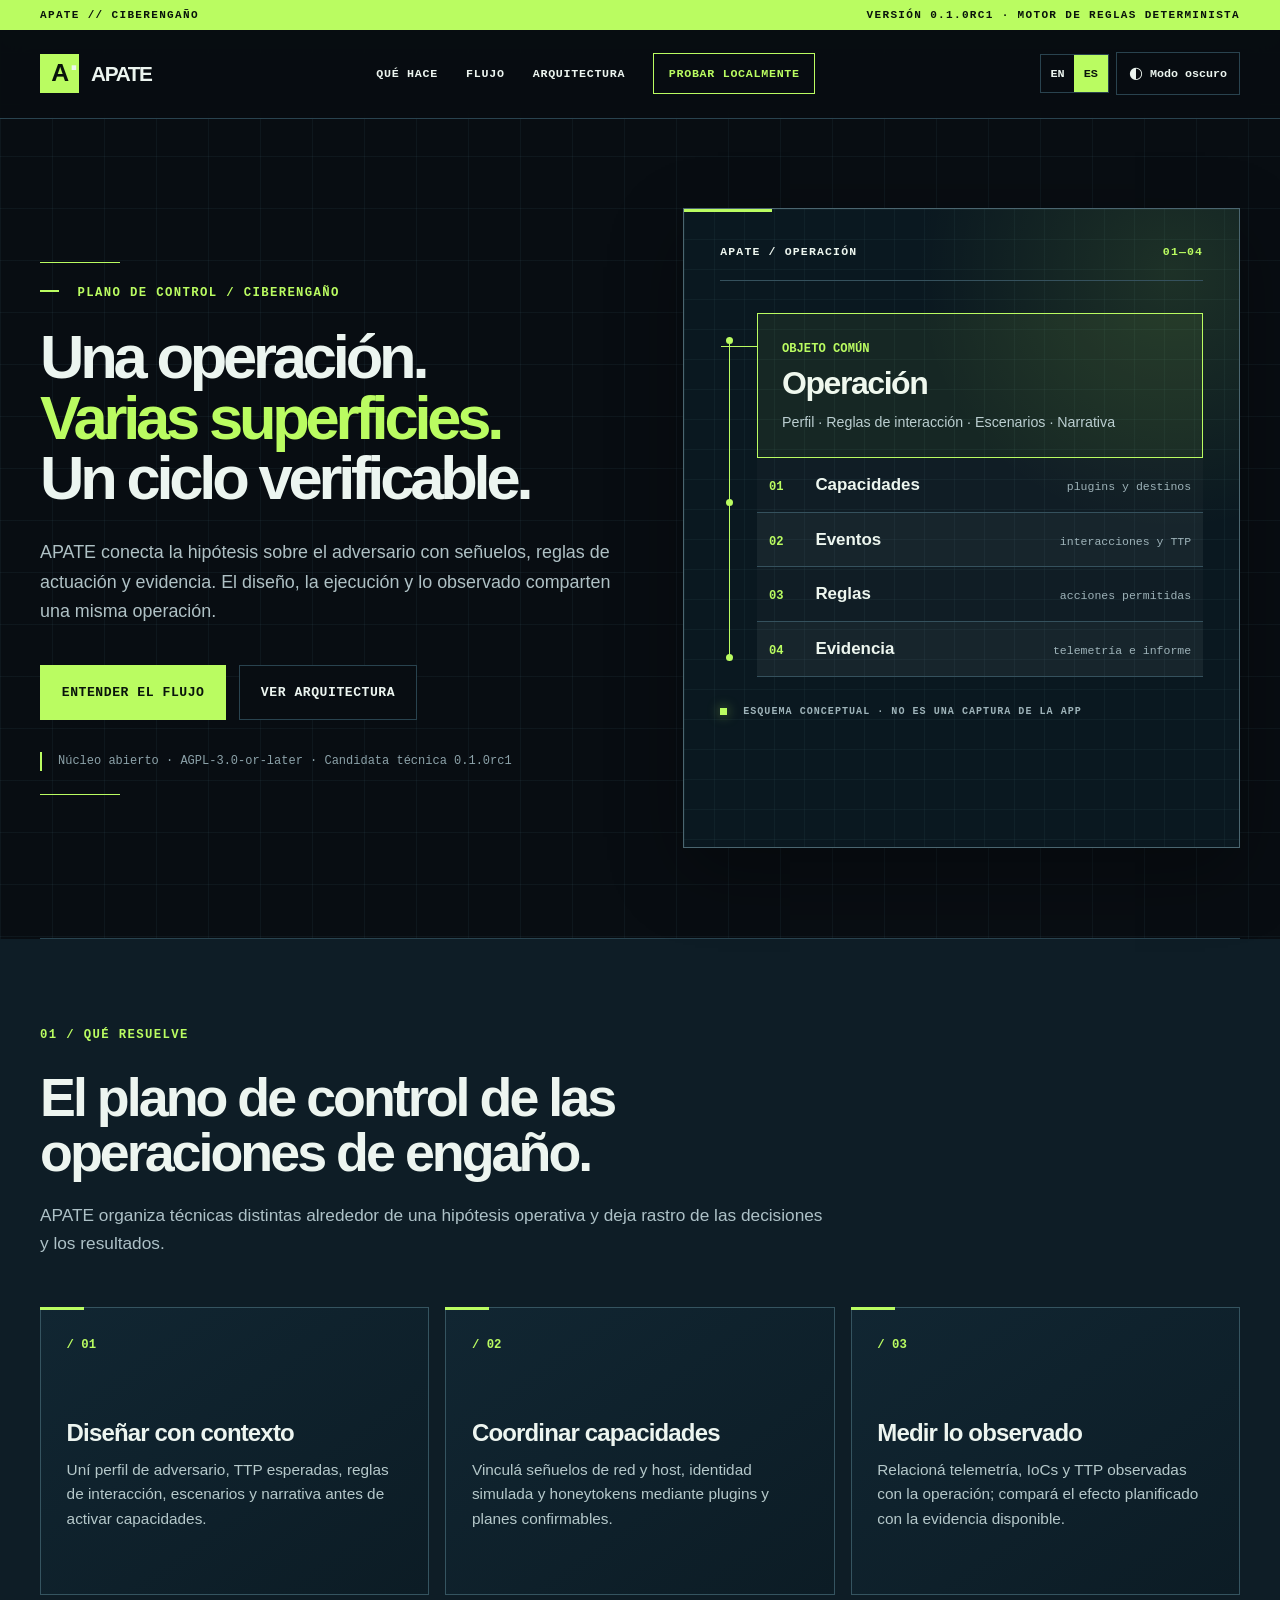
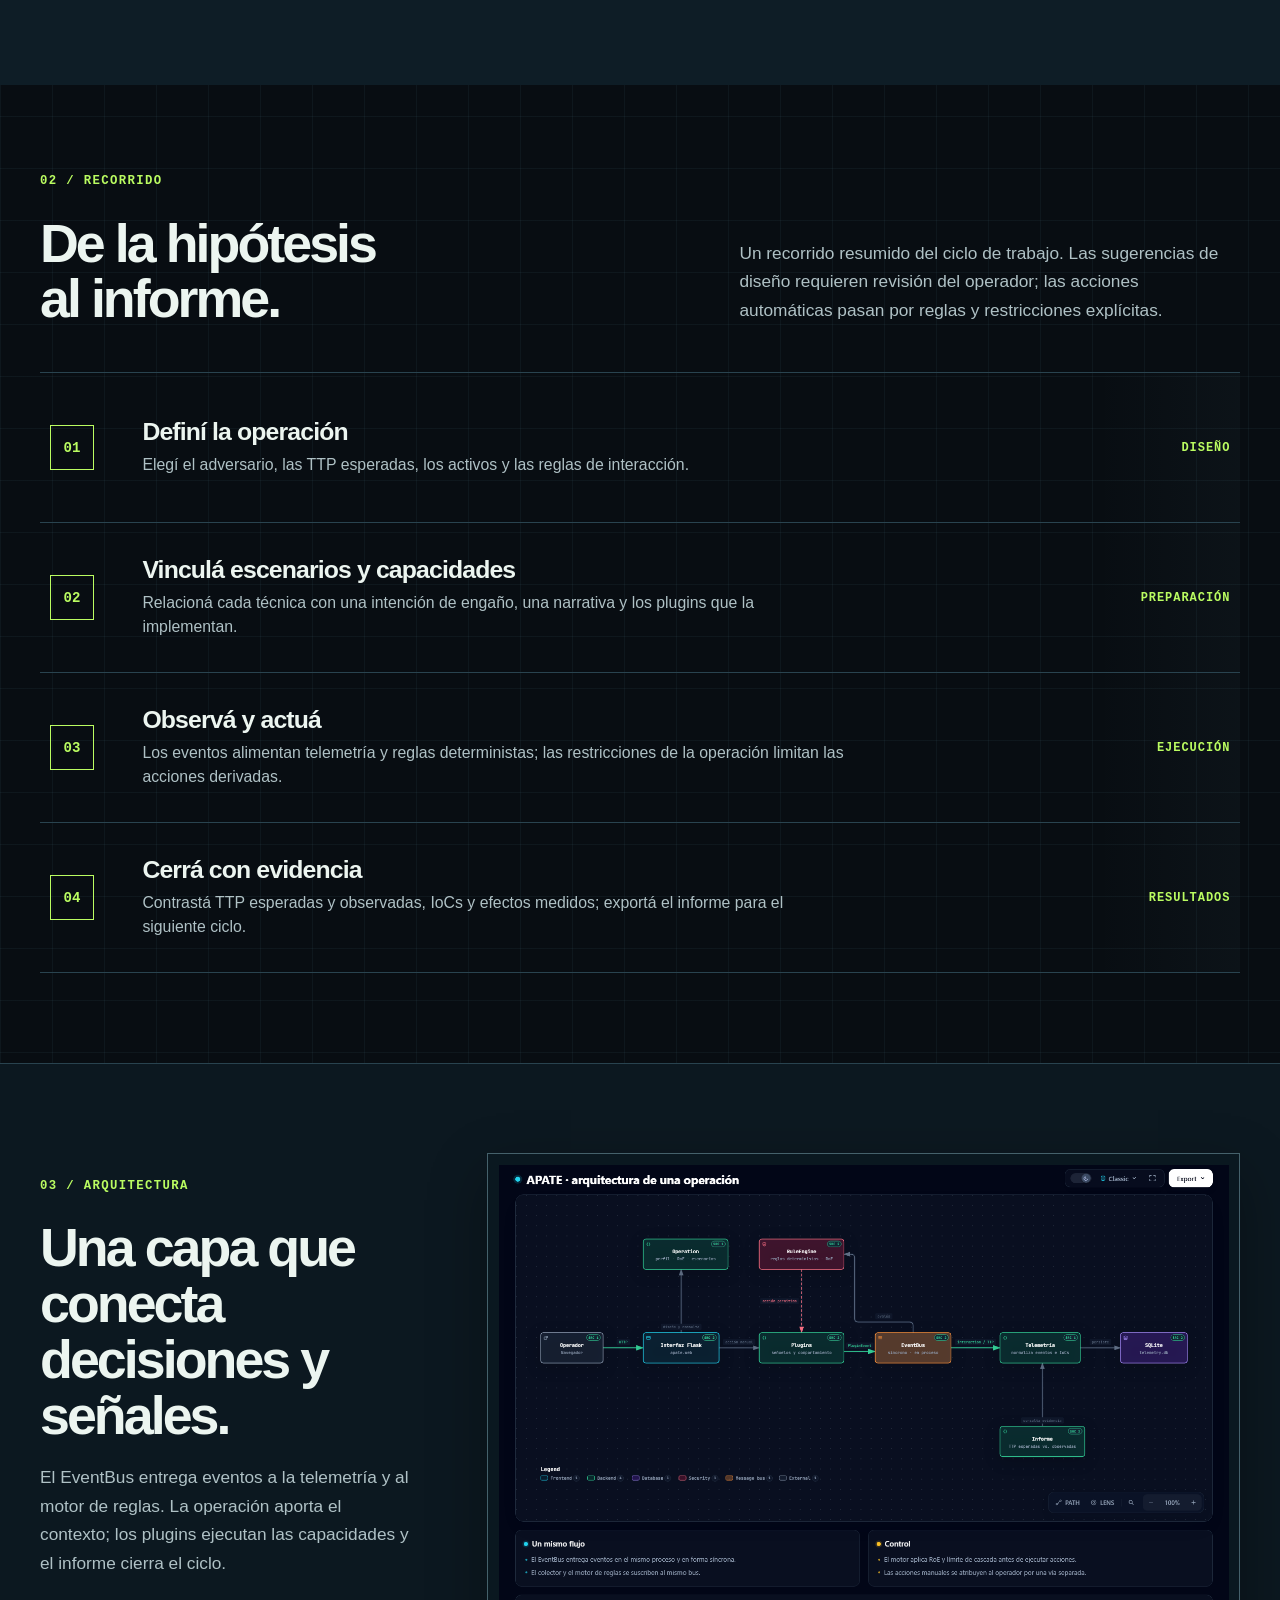
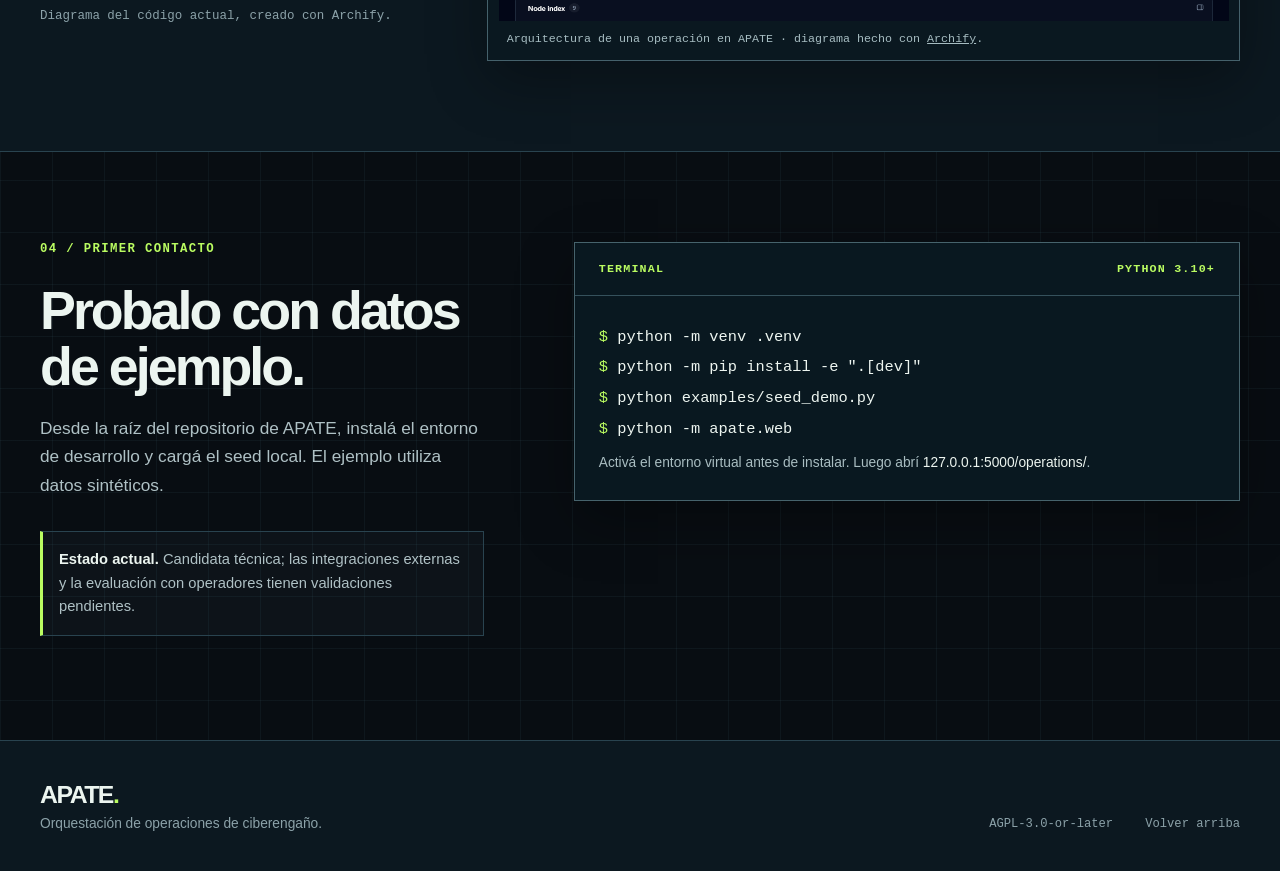
==== es/index.html @ 5206edf8 "Publish bilingual APATE showcase" ====
<!doctype html>
<html lang="es">
<head>
  <meta charset="utf-8">
  <meta name="viewport" content="width=device-width, initial-scale=1">
  <meta name="theme-color" content="#080d12">
  <meta name="description" content="APATE coordina operaciones de ciberengaño: diseño, capacidades, reglas deterministas, telemetría y resultados en un mismo ciclo.">
  <title>APATE — operaciones de ciberengaño</title>
  <link rel="icon" href="../assets/favicon.svg" type="image/svg+xml">
  <script src="../site.js"></script>
  <link rel="stylesheet" href="../styles.css">
</head>
<body>
  <a class="skip-link" href="#contenido">Saltar al contenido</a>
  <div class="system-bar"><div class="shell system-bar-inner"><span>APATE // CIBERENGAÑO</span><span>VERSIÓN 0.1.0RC1 · MOTOR DE REGLAS DETERMINISTA</span></div></div>
  <header class="site-header">
    <div class="shell header-inner">
      <a class="wordmark" href="#inicio" aria-label="APATE, volver al inicio"><span class="wordmark-mark" aria-hidden="true">A<span class="mark-dot">.</span></span><span>APATE</span></a>
      <nav class="nav" aria-label="Principal">
        <a href="#que-hace">Qué hace</a>
        <a href="#flujo">Flujo</a>
        <a href="#arquitectura">Arquitectura</a>
        <a class="nav-cta" href="#probar">Probar localmente</a>
      </nav>
      <div class="header-controls">
        <div class="language-toggle" role="group" aria-label="Idioma del sitio">
          <a href="../index.html?lang=en" lang="en" hreflang="en" data-language-choice="en">EN</a>
          <a href="index.html?lang=es" lang="es" hreflang="es" aria-current="page" data-language-choice="es">ES</a>
        </div>
        <button class="theme-toggle" type="button" data-theme-toggle aria-label="Modo oscuro" aria-pressed="false"><span class="theme-symbol" aria-hidden="true">◐</span><span>Modo oscuro</span></button>
      </div>
    </div>
  </header>

  <main id="contenido">
    <section class="hero shell" id="inicio" aria-labelledby="hero-title">
      <div class="hero-copy">
        <p class="eyebrow"><span class="eyebrow-line"></span> PLANO DE CONTROL / CIBERENGAÑO</p>
        <h1 id="hero-title">Una operación.<br><em>Varias superficies.</em><br>Un ciclo verificable.</h1>
        <p class="hero-lede">APATE conecta la hipótesis sobre el adversario con señuelos, reglas de actuación y evidencia. El diseño, la ejecución y lo observado comparten una misma operación.</p>
        <div class="hero-actions">
          <a class="button button-primary" href="#flujo">Entender el flujo</a>
          <a class="button button-secondary" href="#arquitectura">Ver arquitectura</a>
        </div>
        <p class="hero-note">Núcleo abierto · AGPL-3.0-or-later · Candidata técnica 0.1.0rc1</p>
      </div>

      <div class="hero-visual" role="img" aria-label="Esquema conceptual de una operación: perfil, reglas, capacidades y evidencia">
        <div class="visual-top"><span>APATE / OPERACIÓN</span><span class="visual-id">01—04</span></div>
        <div class="visual-grid">
          <div class="visual-main">
            <span class="visual-label">OBJETO COMÚN</span>
            <strong>Operación</strong>
            <p>Perfil · Reglas de interacción · Escenarios · Narrativa</p>
          </div>
          <div class="visual-rail" aria-hidden="true"><span></span><span></span><span></span></div>
          <div class="visual-step"><span class="visual-index">01</span><span>Capacidades</span><small>plugins y destinos</small></div>
          <div class="visual-step"><span class="visual-index">02</span><span>Eventos</span><small>interacciones y TTP</small></div>
          <div class="visual-step"><span class="visual-index">03</span><span>Reglas</span><small>acciones permitidas</small></div>
          <div class="visual-step"><span class="visual-index">04</span><span>Evidencia</span><small>telemetría e informe</small></div>
        </div>
        <div class="visual-bottom"><span class="visual-pulse" aria-hidden="true"></span><span>ESQUEMA CONCEPTUAL · NO ES UNA CAPTURA DE LA APP</span></div>
      </div>
    </section>

    <section class="section section-dark" id="que-hace" aria-labelledby="que-hace-title">
      <div class="shell">
        <div class="section-heading"><p class="eyebrow">01 / QUÉ RESUELVE</p><h2 id="que-hace-title">El plano de control de las operaciones de engaño.</h2><p>APATE organiza técnicas distintas alrededor de una hipótesis operativa y deja rastro de las decisiones y los resultados.</p></div>
        <div class="feature-grid">
          <article class="feature"><span class="feature-number">/ 01</span><h3>Diseñar con contexto</h3><p>Uní perfil de adversario, TTP esperadas, reglas de interacción, escenarios y narrativa antes de activar capacidades.</p></article>
          <article class="feature"><span class="feature-number">/ 02</span><h3>Coordinar capacidades</h3><p>Vinculá señuelos de red y host, identidad simulada y honeytokens mediante plugins y planes confirmables.</p></article>
          <article class="feature"><span class="feature-number">/ 03</span><h3>Medir lo observado</h3><p>Relacioná telemetría, IoCs y TTP observadas con la operación; compará el efecto planificado con la evidencia disponible.</p></article>
        </div>
      </div>
    </section>

    <section class="section section-flow shell" id="flujo" aria-labelledby="flujo-title">
      <div class="section-heading section-heading-split"><div><p class="eyebrow">02 / RECORRIDO</p><h2 id="flujo-title">De la hipótesis<br>al informe.</h2></div><p>Un recorrido resumido del ciclo de trabajo. Las sugerencias de diseño requieren revisión del operador; las acciones automáticas pasan por reglas y restricciones explícitas.</p></div>
      <ol class="flow-list">
        <li><span class="flow-num">01</span><div><h3>Definí la operación</h3><p>Elegí el adversario, las TTP esperadas, los activos y las reglas de interacción.</p></div><span class="flow-keyword">DISEÑO</span></li>
        <li><span class="flow-num">02</span><div><h3>Vinculá escenarios y capacidades</h3><p>Relacioná cada técnica con una intención de engaño, una narrativa y los plugins que la implementan.</p></div><span class="flow-keyword">PREPARACIÓN</span></li>
        <li><span class="flow-num">03</span><div><h3>Observá y actuá</h3><p>Los eventos alimentan telemetría y reglas deterministas; las restricciones de la operación limitan las acciones derivadas.</p></div><span class="flow-keyword">EJECUCIÓN</span></li>
        <li><span class="flow-num">04</span><div><h3>Cerrá con evidencia</h3><p>Contrastá TTP esperadas y observadas, IoCs y efectos medidos; exportá el informe para el siguiente ciclo.</p></div><span class="flow-keyword">RESULTADOS</span></li>
      </ol>
    </section>

    <section class="section section-architecture" id="arquitectura" aria-labelledby="arquitectura-title">
      <div class="shell architecture-layout">
        <div class="architecture-copy"><p class="eyebrow">03 / ARQUITECTURA</p><h2 id="arquitectura-title">Una capa que conecta decisiones y señales.</h2><p>El EventBus entrega eventos a la telemetría y al motor de reglas. La operación aporta el contexto; los plugins ejecutan las capacidades y el informe cierra el ciclo.</p><p class="architecture-caption">Diagrama del código actual, creado con Archify.</p></div>
        <figure class="architecture-figure"><img src="../assets/apate-architecture.png" alt="Arquitectura de APATE: operador e interfaz, operación, plugins, EventBus, motor de reglas, telemetría SQLite e informe" width="1440" height="900" loading="lazy"><figcaption>Arquitectura de una operación en APATE · diagrama hecho con <a href="https://github.com/tt-a1i/archify">Archify</a>.</figcaption></figure>
      </div>
    </section>

    <section class="section section-try shell" id="probar" aria-labelledby="probar-title">
      <div class="try-copy"><p class="eyebrow">04 / PRIMER CONTACTO</p><h2 id="probar-title">Probalo con datos de ejemplo.</h2><p>Desde la raíz del repositorio de APATE, instalá el entorno de desarrollo y cargá el seed local. El ejemplo utiliza datos sintéticos.</p><p class="status-note"><strong>Estado actual.</strong> Candidata técnica; las integraciones externas y la evaluación con operadores tienen validaciones pendientes.</p></div>
      <div class="terminal" aria-label="Comandos para probar APATE localmente"><div class="terminal-top"><span>TERMINAL</span><span>PYTHON 3.10+</span></div><pre><code><span class="prompt">$</span> python -m venv .venv
<span class="prompt">$</span> python -m pip install -e ".[dev]"
<span class="prompt">$</span> python examples/seed_demo.py
<span class="prompt">$</span> python -m apate.web</code></pre><p>Activá el entorno virtual antes de instalar. Luego abrí <code>127.0.0.1:5000/operations/</code>.</p></div>
    </section>
  </main>

  <footer class="site-footer"><div class="shell footer-inner"><div><strong>APATE<span class="footer-period">.</span></strong><p>Orquestación de operaciones de ciberengaño.</p></div><div class="footer-meta"><span>AGPL-3.0-or-later</span><a href="#inicio">Volver arriba</a></div></div></footer>
</body>
</html>
---- styles.css ----
:root {
  color-scheme: dark;
  --paper: #080d12;
  --paper-deep: #0c1820;
  --ink: #ecf5f0;
  --body-text: #afc1c5;
  --muted: #8ca2a9;
  --line: #29434f;
  --grid: rgba(103, 158, 170, .07);
  --signal: #bafc61;
  --signal-ink: #09140b;
  --panel-signal: #bafc61;
  --header-bg: rgba(8, 13, 18, .94);
  --section-bg: #0e1d26;
  --night: #0a1820;
  --night-soft: #112632;
  --night-line: #35515d;
  --shadow: rgba(0, 0, 0, .32);
  font-family: Arial, Helvetica, sans-serif;
  font-synthesis: none;
}

html[data-theme="light"] {
  color-scheme: light;
  --paper: #edf4f4;
  --paper-deep: #dfe9e9;
  --ink: #10232b;
  --body-text: #3b555d;
  --muted: #5c747a;
  --line: #adc3c7;
  --grid: rgba(26, 69, 79, .07);
  --signal: #427000;
  --signal-ink: #ffffff;
  --header-bg: rgba(237, 244, 244, .95);
  --shadow: rgba(22, 53, 65, .14);
}

* { box-sizing: border-box; }
html { scroll-behavior: smooth; }
body {
  margin: 0;
  color: var(--ink);
  background-color: var(--paper);
  background-image:
    linear-gradient(var(--grid) 1px, transparent 1px),
    linear-gradient(90deg, var(--grid) 1px, transparent 1px);
  background-size: 52px 52px;
}
img { display: block; max-width: 100%; }
a { color: inherit; }
a:focus-visible, button:focus-visible { outline: 3px solid var(--signal); outline-offset: 4px; }
section { scroll-margin-top: 8rem; }
.shell { width: min(1360px, calc(100% - 5rem)); margin-inline: auto; }
.skip-link { position: absolute; top: -100px; left: 1rem; z-index: 30; padding: .8rem 1rem; color: var(--signal-ink); background: var(--signal); }
.skip-link:focus { top: 1rem; }

.system-bar { color: var(--signal-ink); background: var(--signal); }
.system-bar-inner {
  display: flex;
  justify-content: space-between;
  gap: 1rem;
  padding-block: .55rem;
  font: 700 .69rem "Courier New", monospace;
  letter-spacing: .12em;
}
.site-header { position: sticky; top: 0; z-index: 20; border-bottom: 1px solid var(--line); background: var(--header-bg); backdrop-filter: blur(14px); }
.header-inner { display: flex; align-items: center; justify-content: space-between; gap: clamp(1rem, 2vw, 2.5rem); min-height: 88px; }
.wordmark { display: inline-flex; align-items: center; gap: .75rem; text-decoration: none; font-size: 1.3rem; font-weight: 900; letter-spacing: -.065em; }
.wordmark-mark { display: grid; place-items: center; position: relative; width: 39px; height: 39px; color: var(--signal-ink); background: var(--signal); font-size: 1.55rem; line-height: 1; }
.mark-dot { position: absolute; top: -11px; right: 2px; color: var(--ink); font-size: 2rem; }
.nav { display: flex; align-items: center; gap: clamp(1rem, 2.2vw, 2.2rem); }
.nav a { font: 700 .73rem "Courier New", monospace; letter-spacing: .06em; text-decoration: none; text-transform: uppercase; }
.nav a:not(.nav-cta):hover, .footer-meta a:hover { color: var(--signal); }
.nav-cta { padding: .8rem .9rem; border: 1px solid var(--signal); color: var(--signal); transition: background .2s, color .2s; }
.nav-cta:hover { color: var(--signal-ink); background: var(--signal); }
.header-controls { display: flex; align-items: center; gap: .45rem; white-space: nowrap; }
.language-toggle { display: inline-flex; border: 1px solid var(--line); }
.language-toggle a { padding: .72rem .6rem; font: 700 .74rem "Courier New", monospace; text-decoration: none; }
.language-toggle a:hover { color: var(--signal); }
.language-toggle a[aria-current="page"] { color: var(--signal-ink); background: var(--signal); }
.language-toggle a[aria-current="page"]:hover { color: var(--signal-ink); }
.theme-toggle { display: inline-flex; align-items: center; gap: .45rem; min-height: 2.7rem; padding: .5rem .75rem; border: 1px solid var(--line); color: var(--ink); background: transparent; font: 700 .73rem "Courier New", monospace; cursor: pointer; }
.theme-toggle:hover, .theme-toggle[aria-pressed="true"] { border-color: var(--signal); color: var(--signal); background: rgba(129, 195, 111, .06); }
.theme-symbol { font-size: 1rem; line-height: 1; }

.hero { display: grid; grid-template-columns: minmax(0, 1.02fr) minmax(0, .98fr); align-items: center; gap: clamp(2.5rem, 5vw, 6rem); min-height: 790px; padding-block: clamp(5rem, 7vw, 8rem); border-bottom: 1px solid var(--line); }
.hero-copy { position: relative; padding-block: 1.5rem; }
.hero-copy::before, .hero-copy::after { content: ""; position: absolute; left: 0; width: 5rem; height: 1px; background: var(--signal); }
.hero-copy::before { top: 0; }
.hero-copy::after { bottom: 0; }
.eyebrow { margin: 0 0 1.7rem; color: var(--signal); font: 700 .77rem "Courier New", monospace; letter-spacing: .11em; text-transform: uppercase; }
.eyebrow-line { display: inline-block; width: 1.2rem; height: 2px; margin: 0 .6rem .22rem 0; background: currentColor; }
h1, h2, h3, p { overflow-wrap: break-word; }
h1, h2, h3 { margin-top: 0; }
h1 { margin-bottom: 1.8rem; font-size: clamp(3.25rem, 4.8vw, 5.7rem); line-height: .99; letter-spacing: -.068em; font-weight: 900; }
h1 em { color: var(--signal); font-style: normal; }
.hero-lede { max-width: 37rem; margin-bottom: 0; color: var(--body-text); font-size: clamp(1.05rem, 1.4vw, 1.2rem); line-height: 1.65; }
.hero-actions { display: flex; flex-wrap: wrap; gap: .8rem; margin-top: 2.4rem; }
.button { display: inline-flex; align-items: center; justify-content: center; min-height: 3.4rem; padding: .8rem 1.3rem; border: 1px solid var(--line); font: 700 .82rem "Courier New", monospace; letter-spacing: .04em; text-decoration: none; text-transform: uppercase; transition: transform .2s, background .2s, color .2s; }
.button:hover { transform: translateY(-2px); }
.button-primary { border-color: var(--signal); color: var(--signal-ink); background: var(--signal); }
.button-primary:hover { box-shadow: 0 0 24px rgba(186, 252, 97, .22); }
.button-secondary { color: var(--ink); background: var(--paper); }
.button-secondary:hover { border-color: var(--signal); color: var(--signal); }
.hero-note { margin: 2rem 0 0; padding-left: 1rem; border-left: 2px solid var(--signal); color: var(--muted); font: .75rem/1.6 "Courier New", monospace; }

.hero-visual {
  position: relative;
  min-height: 640px;
  overflow: hidden;
  padding: clamp(1.3rem, 2.8vw, 2.4rem);
  border: 1px solid #4b6670;
  color: #edf6ef;
  background-color: var(--night);
  background-image:
    radial-gradient(circle at 88% 10%, rgba(186, 252, 97, .11), transparent 34%),
    linear-gradient(rgba(127, 183, 197, .055) 1px, transparent 1px),
    linear-gradient(90deg, rgba(127, 183, 197, .055) 1px, transparent 1px);
  background-size: auto, 30px 30px, 30px 30px;
  box-shadow: 0 24px 70px var(--shadow);
}
.hero-visual::before { content: ""; position: absolute; top: 0; left: 0; width: 88px; height: 3px; background: var(--panel-signal); }
.visual-top, .visual-bottom { display: flex; align-items: center; justify-content: space-between; gap: 1rem; font: 700 .72rem "Courier New", monospace; letter-spacing: .1em; }
.visual-top { padding-bottom: 1.35rem; border-bottom: 1px solid var(--night-line); }
.visual-id { color: var(--panel-signal); }
.visual-grid { position: relative; margin-top: 2rem; padding-left: 2.3rem; }
.visual-main { position: relative; padding: 1.5rem; border: 1px solid var(--panel-signal); color: #eff8ee; background: rgba(186, 252, 97, .065); }
.visual-main::before { content: ""; position: absolute; top: 2rem; left: -2.3rem; width: 2.3rem; height: 1px; background: var(--panel-signal); }
.visual-label, .visual-index { color: var(--panel-signal); font: 700 .76rem "Courier New", monospace; }
.visual-main strong { display: block; margin: .6rem 0; font-size: clamp(1.7rem, 2.5vw, 2.4rem); letter-spacing: -.045em; }
.visual-main p { margin: 0; color: #bbced0; font-size: .89rem; line-height: 1.5; }
.visual-rail { position: absolute; left: .55rem; top: 1.5rem; bottom: 1rem; width: 1px; background: var(--panel-signal); }
.visual-rail span { position: absolute; left: -3px; width: 7px; height: 7px; border-radius: 50%; background: var(--panel-signal); }
.visual-rail span:nth-child(1) { top: 0; }
.visual-rail span:nth-child(2) { top: 50%; }
.visual-rail span:nth-child(3) { bottom: 0; }
.visual-step { display: grid; grid-template-columns: 2.4rem minmax(0, 1fr) auto; align-items: baseline; gap: .5rem; padding: 1.05rem .75rem; border-bottom: 1px solid var(--night-line); background: rgba(255, 255, 255, .025); font-size: 1.06rem; font-weight: 800; }
.visual-step:nth-child(2n) { background: rgba(255, 255, 255, .055); }
.visual-step small { color: #9eb3b9; font: .72rem "Courier New", monospace; text-align: right; }
.visual-bottom { justify-content: flex-start; margin-top: 1.7rem; color: #9eb3b9; font-size: .63rem; line-height: 1.5; }
.visual-pulse { flex: 0 0 auto; width: 7px; height: 7px; background: var(--panel-signal); box-shadow: 0 0 12px rgba(186, 252, 97, .55); }

.section { padding-block: clamp(5rem, 7vw, 8rem); }
.section-dark { color: #edf5f0; background: var(--section-bg); }
.section-heading { max-width: 49rem; }
.section-heading h2, .architecture-copy h2, .try-copy h2 { margin-bottom: 1.2rem; font-size: clamp(2.6rem, 4.2vw, 4.7rem); line-height: 1.04; letter-spacing: -.055em; }
.section-heading > p:last-child, .architecture-copy > p:not(.eyebrow):not(.architecture-caption), .try-copy > p:not(.eyebrow):not(.status-note) { font-size: 1.08rem; line-height: 1.65; }
.section-dark .section-heading > p:last-child { color: #adc1c7; }
.section-dark .eyebrow { color: var(--panel-signal); }
.feature-grid { display: grid; grid-template-columns: repeat(3, 1fr); gap: 1rem; margin-top: 3.1rem; }
.feature { position: relative; min-height: 288px; padding: 1.6rem; border: 1px solid #355460; background: linear-gradient(145deg, #112632, #0c1c25); }
.feature::before { content: ""; position: absolute; top: -1px; left: -1px; width: 44px; height: 3px; background: var(--panel-signal); }
.feature-number { color: var(--panel-signal); font: 700 .77rem "Courier New", monospace; }
.feature h3 { margin: 4.2rem 0 .75rem; font-size: 1.5rem; line-height: 1.13; letter-spacing: -.035em; }
.feature p { margin: 0; color: #b5c8ca; font-size: .96rem; line-height: 1.58; }

.section-heading-split { display: grid; grid-template-columns: 1fr .75fr; gap: 2rem; align-items: end; max-width: none; margin-bottom: 2.8rem; }
.section-heading-split h2 { margin-bottom: 0; }
.section-heading-split > p { max-width: 31rem; margin-bottom: .2rem; color: var(--body-text); }
.flow-list { padding: 0; margin: 0; list-style: none; border-top: 1px solid var(--line); }
.flow-list li { display: grid; grid-template-columns: 4.5rem minmax(0, 1fr) 10rem; gap: 1.3rem; align-items: center; min-height: 150px; padding-inline: .6rem; border-bottom: 1px solid var(--line); background: linear-gradient(90deg, transparent 88%, rgba(127, 183, 197, .035)); }
.flow-list li:hover { background: rgba(127, 183, 197, .06); }
.flow-num { display: grid; place-items: center; width: 2.8rem; height: 2.8rem; border: 1px solid var(--signal); color: var(--signal); font: 700 .88rem "Courier New", monospace; }
.flow-list h3 { margin-bottom: .45rem; font-size: 1.55rem; letter-spacing: -.035em; }
.flow-list p { max-width: 44rem; margin: 0; color: var(--body-text); font-size: .99rem; line-height: 1.55; }
.flow-keyword { color: var(--signal); font: 700 .75rem "Courier New", monospace; letter-spacing: .08em; text-align: right; }

.section-architecture { background: var(--paper-deep); border-top: 1px solid var(--line); border-bottom: 1px solid var(--line); }
.architecture-layout { display: grid; grid-template-columns: minmax(0, .66fr) minmax(0, 1.34fr); gap: clamp(2rem, 6vw, 7rem); align-items: center; }
.architecture-copy > p:not(.eyebrow):not(.architecture-caption) { color: var(--body-text); }
.architecture-caption { margin-top: 2rem; color: var(--muted); font: .78rem "Courier New", monospace; }
.architecture-figure { margin: 0; padding: .65rem; border: 1px solid #45616b; background: var(--night); box-shadow: 0 20px 55px var(--shadow); }
.architecture-figure img { width: 100%; height: auto; }
.architecture-figure figcaption { padding: .7rem .5rem .25rem; color: #a7bdc2; font: .73rem "Courier New", monospace; }
.architecture-figure a:hover { color: var(--panel-signal); }

.section-try { display: grid; grid-template-columns: minmax(0, .8fr) minmax(0, 1.2fr); gap: clamp(2rem, 7vw, 7rem); align-items: start; }
.try-copy > p:not(.eyebrow):not(.status-note) { color: var(--body-text); }
.status-note { margin-top: 2rem; padding: 1rem; border: 1px solid var(--line); border-left: 3px solid var(--signal); color: var(--body-text); font-size: .92rem; line-height: 1.6; background: rgba(127, 183, 197, .04); }
.status-note strong { color: var(--ink); }
.terminal { color: #edf5f0; border: 1px solid #46636c; background: #091820; box-shadow: 0 20px 55px var(--shadow); }
.terminal-top { display: flex; justify-content: space-between; gap: 1rem; padding: 1.2rem 1.5rem; border-bottom: 1px solid #35515c; color: var(--panel-signal); font: 700 .73rem "Courier New", monospace; letter-spacing: .1em; }
.terminal pre { overflow-x: auto; padding: 1.6rem 1.5rem .5rem; margin: 0; font: .96rem/2 "Courier New", monospace; }
.terminal code { font-family: inherit; }
.terminal .prompt { color: var(--panel-signal); }
.terminal p { padding: 0 1.5rem 1.6rem; margin: 0; color: #a9bdc1; font-size: .86rem; line-height: 1.6; }
.terminal p code { color: #edf5f0; }

.site-footer { border-top: 1px solid var(--line); background: var(--paper-deep); }
.footer-inner { display: flex; justify-content: space-between; align-items: end; gap: 2rem; padding-block: 2.5rem; }
.footer-inner strong { font-size: 1.55rem; font-weight: 900; letter-spacing: -.06em; }
.footer-period { color: var(--signal); }
.footer-inner p { margin: .4rem 0 0; color: var(--muted); font-size: .86rem; }
.footer-meta { display: flex; gap: 2rem; color: var(--muted); font: .76rem "Courier New", monospace; }
.footer-meta a { text-decoration: none; }

@media (max-width: 1100px) {
  .shell { width: min(100% - 3rem, 900px); }
  .header-inner { flex-wrap: wrap; gap: 1rem 1.5rem; padding-block: 1rem; }
  .nav { order: 3; width: 100%; justify-content: flex-start; }
  .hero { grid-template-columns: 1fr; min-height: auto; }
  .hero-visual { min-height: auto; max-width: 700px; }
  .architecture-layout { grid-template-columns: 1fr; }
  .architecture-copy { max-width: 46rem; }
}

@media (max-width: 720px) {
  .shell { width: calc(100% - 2rem); }
  section { scroll-margin-top: 12rem; }
  .system-bar-inner { flex-wrap: wrap; font-size: .62rem; }
  .header-inner { align-items: flex-start; flex-direction: column; gap: .75rem; }
  .header-controls { width: 100%; justify-content: space-between; }
  .nav { width: 100%; overflow-x: auto; gap: 1.2rem; padding-bottom: .3rem; white-space: nowrap; }
  .nav a { font-size: .7rem; }
  .nav-cta { padding: .55rem .65rem; }
  .hero { padding-block: 4rem 5rem; }
  h1 { font-size: clamp(2.9rem, 10.5vw, 4.7rem); }
  .hero-visual { padding: 1.1rem; }
  .visual-step { grid-template-columns: 2rem 1fr; }
  .visual-step small { grid-column: 2; text-align: left; }
  .feature-grid, .section-heading-split, .section-try { grid-template-columns: 1fr; }
  .feature { min-height: 238px; }
  .feature h3 { margin-top: 2.5rem; }
  .flow-list li { grid-template-columns: 3rem 1fr; gap: .5rem 1rem; padding-block: 1.4rem; }
  .flow-keyword { grid-column: 2; text-align: left; }
  .footer-inner { align-items: flex-start; flex-direction: column; }
}

@media (prefers-reduced-motion: reduce) {
  html { scroll-behavior: auto; }
  .button, .nav-cta { transition: none; }
}
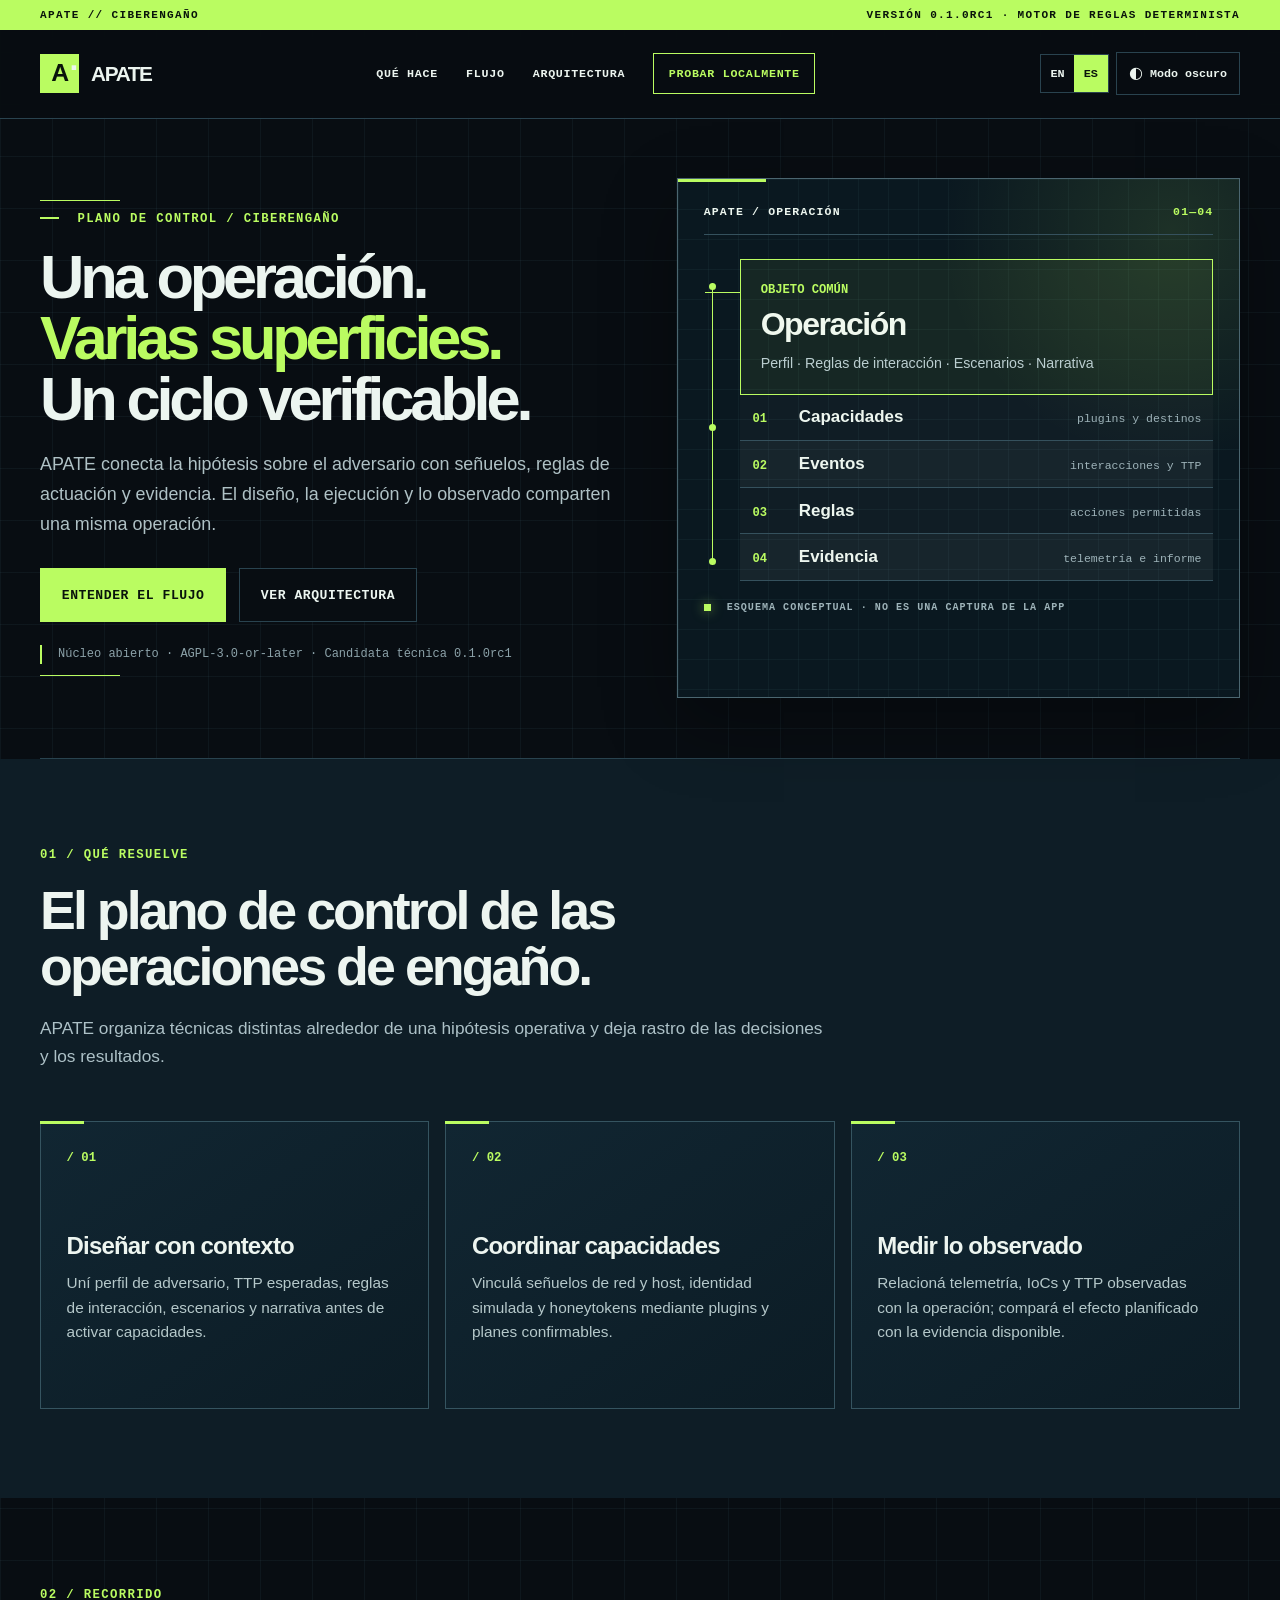
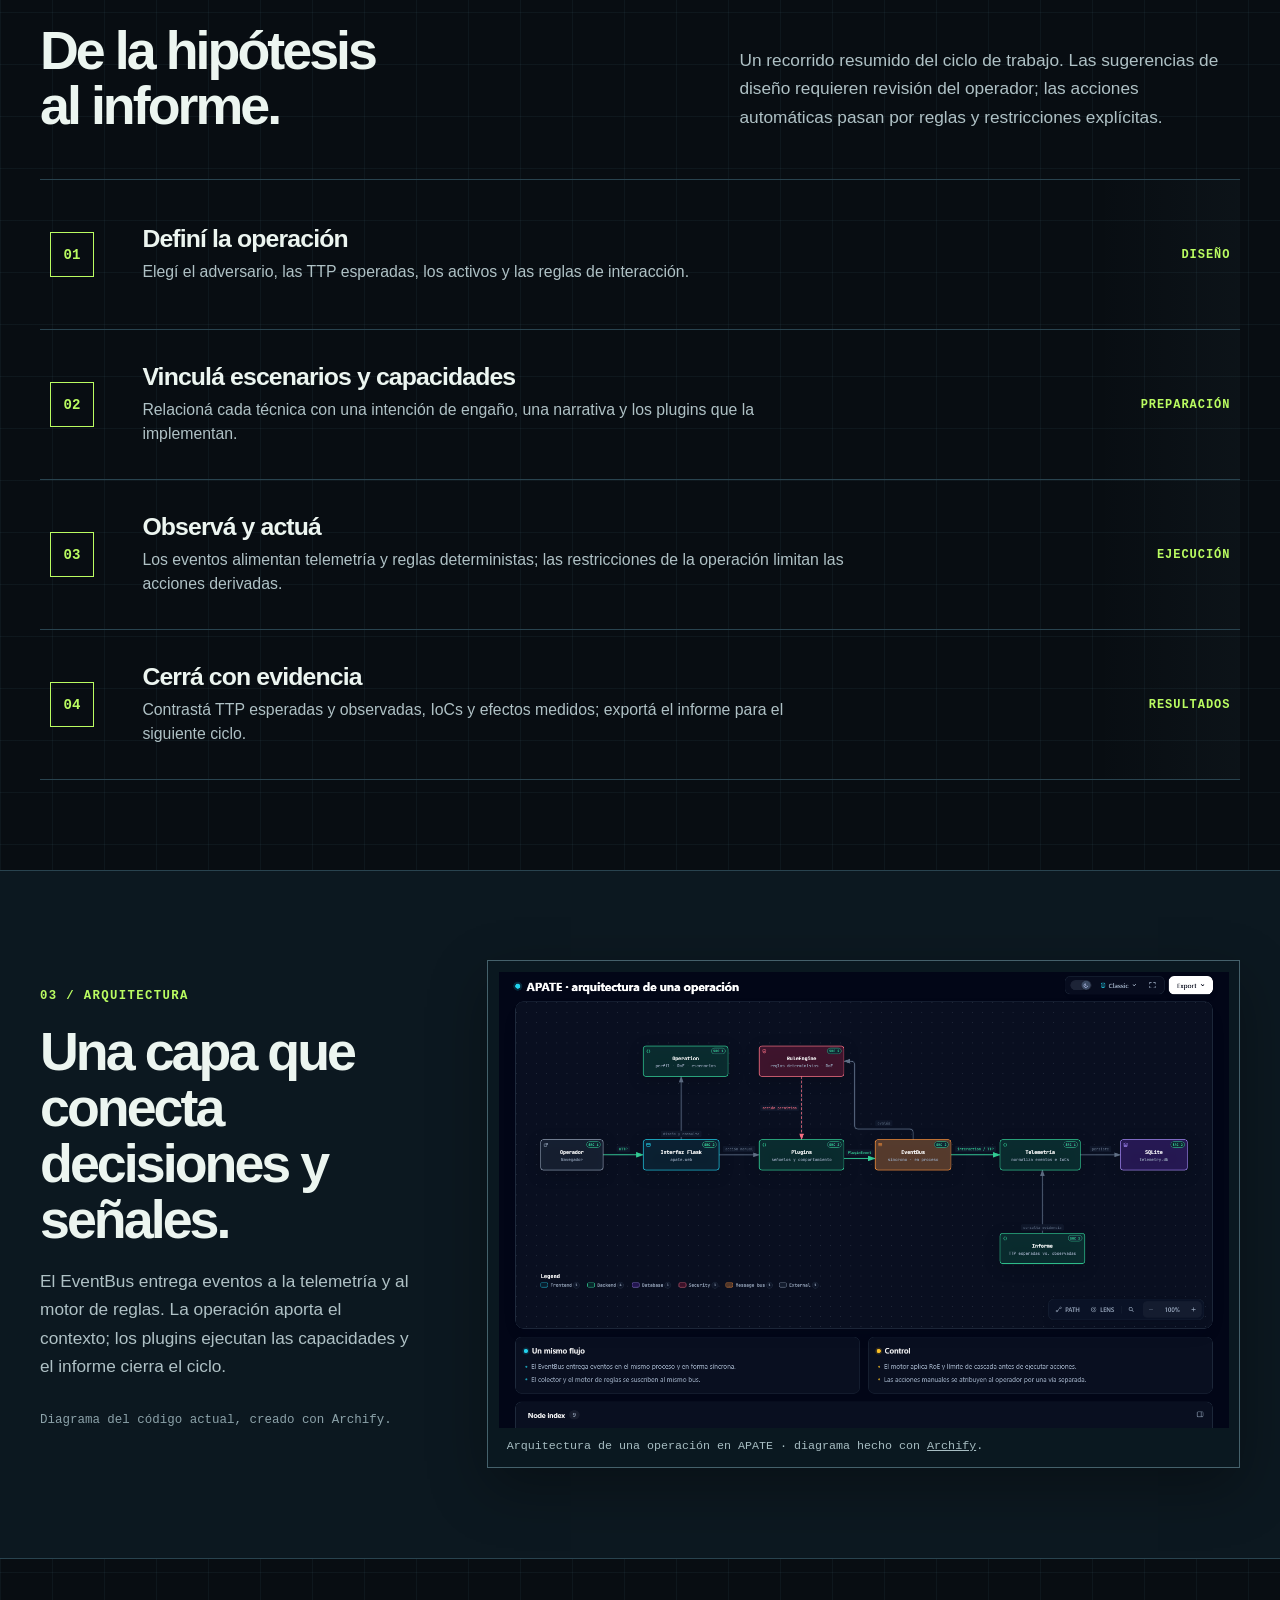
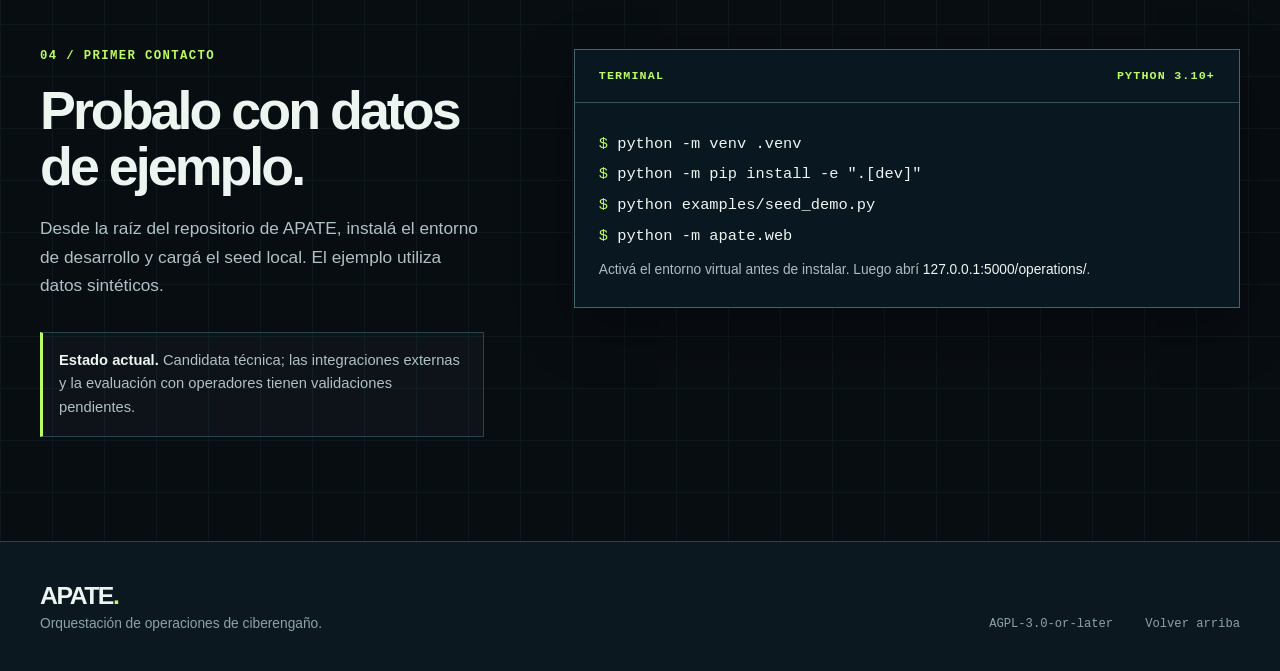
==== commit 1f6cb983: "style: refresh compact hero stylesheet" ====
--- a/es/index.html
+++ b/es/index.html
@@ -8,7 +8,7 @@
   <title>APATE — operaciones de ciberengaño</title>
   <link rel="icon" href="../assets/favicon.svg" type="image/svg+xml">
   <script src="../site.js"></script>
-  <link rel="stylesheet" href="../styles.css">
+  <link rel="stylesheet" href="../styles.css?v=hero-compact-1">
 </head>
 <body>
   <a class="skip-link" href="#contenido">Saltar al contenido</a>
--- a/styles.css
+++ b/styles.css
@@ -83,32 +83,32 @@
 .theme-toggle:hover, .theme-toggle[aria-pressed="true"] { border-color: var(--signal); color: var(--signal); background: rgba(129, 195, 111, .06); }
 .theme-symbol { font-size: 1rem; line-height: 1; }
 
-.hero { display: grid; grid-template-columns: minmax(0, 1.02fr) minmax(0, .98fr); align-items: center; gap: clamp(2.5rem, 5vw, 6rem); min-height: 790px; padding-block: clamp(5rem, 7vw, 8rem); border-bottom: 1px solid var(--line); }
-.hero-copy { position: relative; padding-block: 1.5rem; }
+.hero { display: grid; grid-template-columns: minmax(0, 1.02fr) minmax(0, .98fr); align-items: center; gap: clamp(2rem, 4vw, 4.5rem); min-height: 640px; padding-block: clamp(2.5rem, 3.5vw, 4rem); border-bottom: 1px solid var(--line); }
+.hero-copy { position: relative; padding-block: .75rem; }
 .hero-copy::before, .hero-copy::after { content: ""; position: absolute; left: 0; width: 5rem; height: 1px; background: var(--signal); }
 .hero-copy::before { top: 0; }
 .hero-copy::after { bottom: 0; }
-.eyebrow { margin: 0 0 1.7rem; color: var(--signal); font: 700 .77rem "Courier New", monospace; letter-spacing: .11em; text-transform: uppercase; }
+.eyebrow { margin: 0 0 1.3rem; color: var(--signal); font: 700 .77rem "Courier New", monospace; letter-spacing: .11em; text-transform: uppercase; }
 .eyebrow-line { display: inline-block; width: 1.2rem; height: 2px; margin: 0 .6rem .22rem 0; background: currentColor; }
 h1, h2, h3, p { overflow-wrap: break-word; }
 h1, h2, h3 { margin-top: 0; }
-h1 { margin-bottom: 1.8rem; font-size: clamp(3.25rem, 4.8vw, 5.7rem); line-height: .99; letter-spacing: -.068em; font-weight: 900; }
+h1 { margin-bottom: 1.3rem; font-size: clamp(3.25rem, 4.8vw, 5.7rem); line-height: .99; letter-spacing: -.068em; font-weight: 900; }
 h1 em { color: var(--signal); font-style: normal; }
 .hero-lede { max-width: 37rem; margin-bottom: 0; color: var(--body-text); font-size: clamp(1.05rem, 1.4vw, 1.2rem); line-height: 1.65; }
-.hero-actions { display: flex; flex-wrap: wrap; gap: .8rem; margin-top: 2.4rem; }
+.hero-actions { display: flex; flex-wrap: wrap; gap: .8rem; margin-top: 1.8rem; }
 .button { display: inline-flex; align-items: center; justify-content: center; min-height: 3.4rem; padding: .8rem 1.3rem; border: 1px solid var(--line); font: 700 .82rem "Courier New", monospace; letter-spacing: .04em; text-decoration: none; text-transform: uppercase; transition: transform .2s, background .2s, color .2s; }
 .button:hover { transform: translateY(-2px); }
 .button-primary { border-color: var(--signal); color: var(--signal-ink); background: var(--signal); }
 .button-primary:hover { box-shadow: 0 0 24px rgba(186, 252, 97, .22); }
 .button-secondary { color: var(--ink); background: var(--paper); }
 .button-secondary:hover { border-color: var(--signal); color: var(--signal); }
-.hero-note { margin: 2rem 0 0; padding-left: 1rem; border-left: 2px solid var(--signal); color: var(--muted); font: .75rem/1.6 "Courier New", monospace; }
+.hero-note { margin: 1.4rem 0 0; padding-left: 1rem; border-left: 2px solid var(--signal); color: var(--muted); font: .75rem/1.6 "Courier New", monospace; }
 
 .hero-visual {
   position: relative;
-  min-height: 640px;
+  min-height: 520px;
   overflow: hidden;
-  padding: clamp(1.3rem, 2.8vw, 2.4rem);
+  padding: clamp(1.1rem, 2vw, 1.8rem);
   border: 1px solid #4b6670;
   color: #edf6ef;
   background-color: var(--night);
@@ -121,10 +121,10 @@
 }
 .hero-visual::before { content: ""; position: absolute; top: 0; left: 0; width: 88px; height: 3px; background: var(--panel-signal); }
 .visual-top, .visual-bottom { display: flex; align-items: center; justify-content: space-between; gap: 1rem; font: 700 .72rem "Courier New", monospace; letter-spacing: .1em; }
-.visual-top { padding-bottom: 1.35rem; border-bottom: 1px solid var(--night-line); }
+.visual-top { padding-bottom: 1rem; border-bottom: 1px solid var(--night-line); }
 .visual-id { color: var(--panel-signal); }
-.visual-grid { position: relative; margin-top: 2rem; padding-left: 2.3rem; }
-.visual-main { position: relative; padding: 1.5rem; border: 1px solid var(--panel-signal); color: #eff8ee; background: rgba(186, 252, 97, .065); }
+.visual-grid { position: relative; margin-top: 1.5rem; padding-left: 2.3rem; }
+.visual-main { position: relative; padding: 1.2rem; border: 1px solid var(--panel-signal); color: #eff8ee; background: rgba(186, 252, 97, .065); }
 .visual-main::before { content: ""; position: absolute; top: 2rem; left: -2.3rem; width: 2.3rem; height: 1px; background: var(--panel-signal); }
 .visual-label, .visual-index { color: var(--panel-signal); font: 700 .76rem "Courier New", monospace; }
 .visual-main strong { display: block; margin: .6rem 0; font-size: clamp(1.7rem, 2.5vw, 2.4rem); letter-spacing: -.045em; }
@@ -134,10 +134,10 @@
 .visual-rail span:nth-child(1) { top: 0; }
 .visual-rail span:nth-child(2) { top: 50%; }
 .visual-rail span:nth-child(3) { bottom: 0; }
-.visual-step { display: grid; grid-template-columns: 2.4rem minmax(0, 1fr) auto; align-items: baseline; gap: .5rem; padding: 1.05rem .75rem; border-bottom: 1px solid var(--night-line); background: rgba(255, 255, 255, .025); font-size: 1.06rem; font-weight: 800; }
+.visual-step { display: grid; grid-template-columns: 2.4rem minmax(0, 1fr) auto; align-items: baseline; gap: .5rem; padding: .8rem .75rem; border-bottom: 1px solid var(--night-line); background: rgba(255, 255, 255, .025); font-size: 1.06rem; font-weight: 800; }
 .visual-step:nth-child(2n) { background: rgba(255, 255, 255, .055); }
 .visual-step small { color: #9eb3b9; font: .72rem "Courier New", monospace; text-align: right; }
-.visual-bottom { justify-content: flex-start; margin-top: 1.7rem; color: #9eb3b9; font-size: .63rem; line-height: 1.5; }
+.visual-bottom { justify-content: flex-start; margin-top: 1.2rem; color: #9eb3b9; font-size: .63rem; line-height: 1.5; }
 .visual-pulse { flex: 0 0 auto; width: 7px; height: 7px; background: var(--panel-signal); box-shadow: 0 0 12px rgba(186, 252, 97, .55); }
 
 .section { padding-block: clamp(5rem, 7vw, 8rem); }
@@ -213,7 +213,7 @@
   .nav { width: 100%; overflow-x: auto; gap: 1.2rem; padding-bottom: .3rem; white-space: nowrap; }
   .nav a { font-size: .7rem; }
   .nav-cta { padding: .55rem .65rem; }
-  .hero { padding-block: 4rem 5rem; }
+  .hero { padding-block: 2.5rem 3rem; }
   h1 { font-size: clamp(2.9rem, 10.5vw, 4.7rem); }
   .hero-visual { padding: 1.1rem; }
   .visual-step { grid-template-columns: 2rem 1fr; }
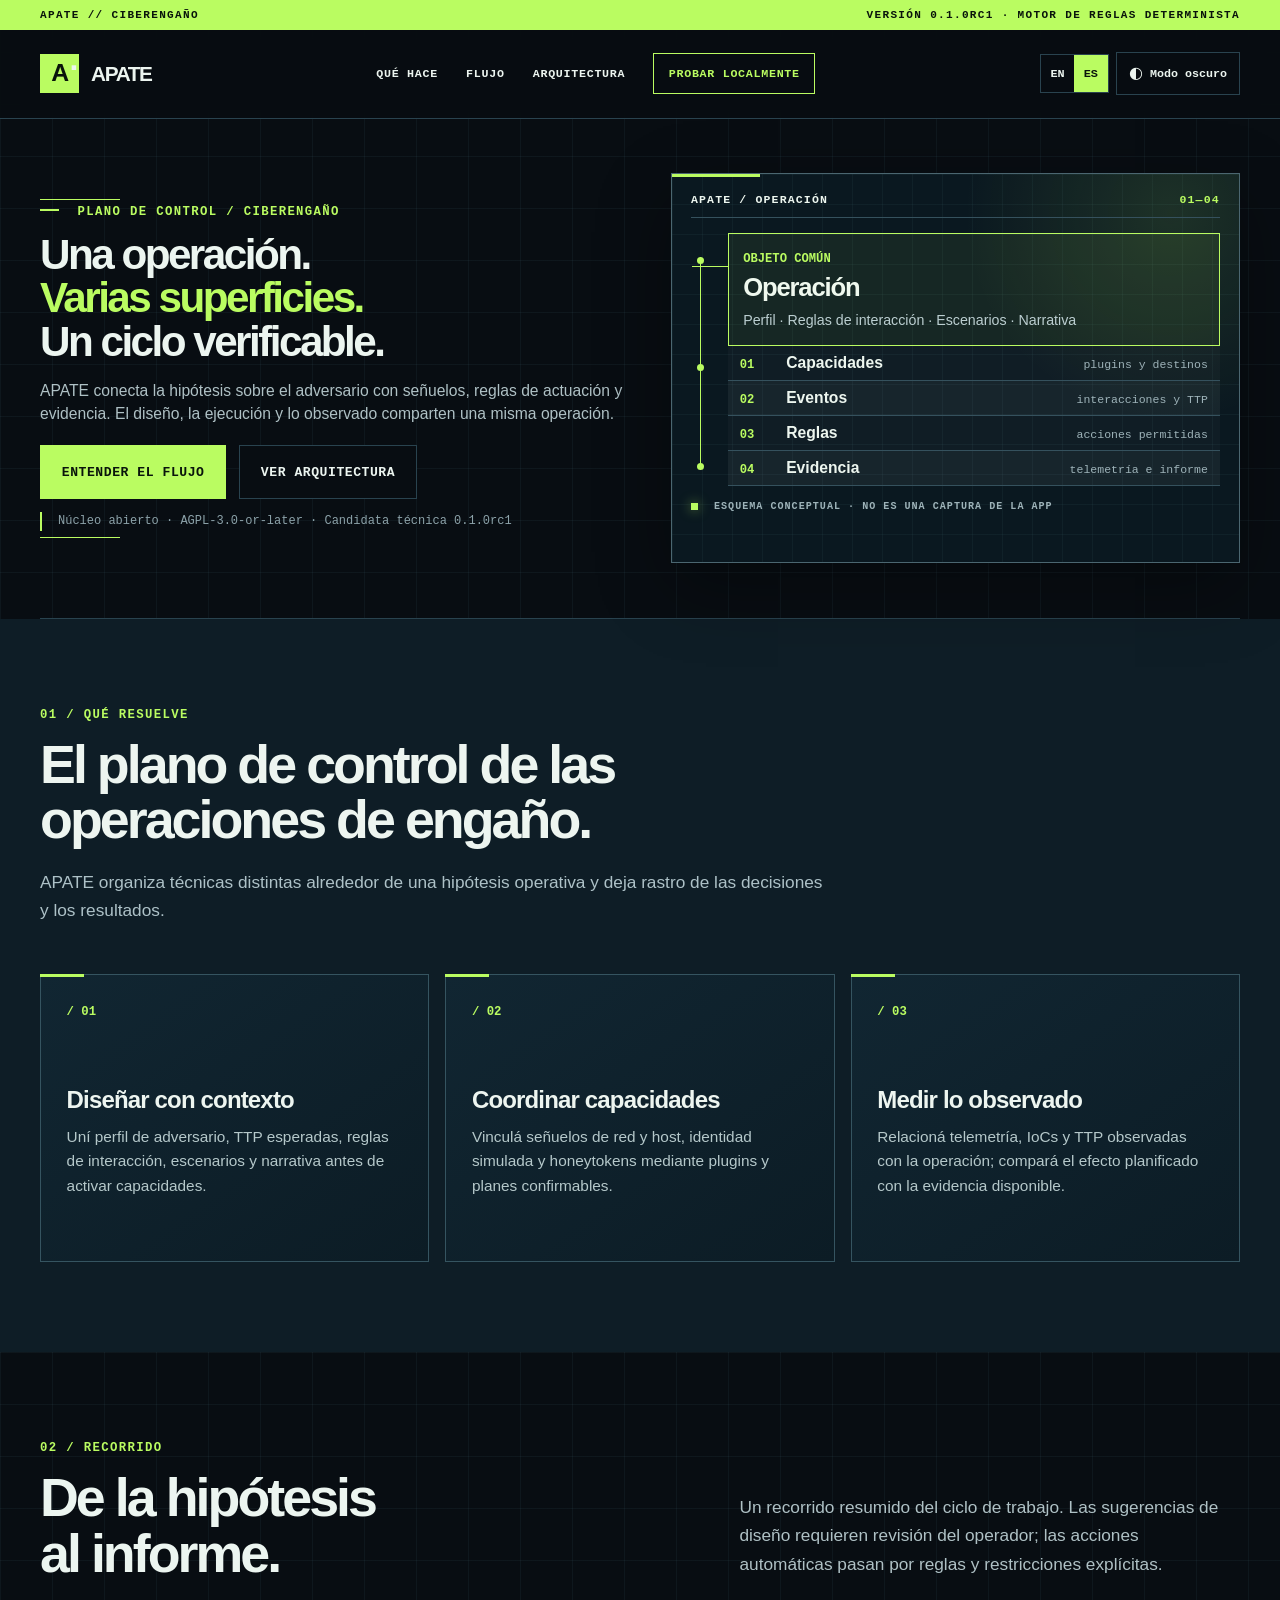
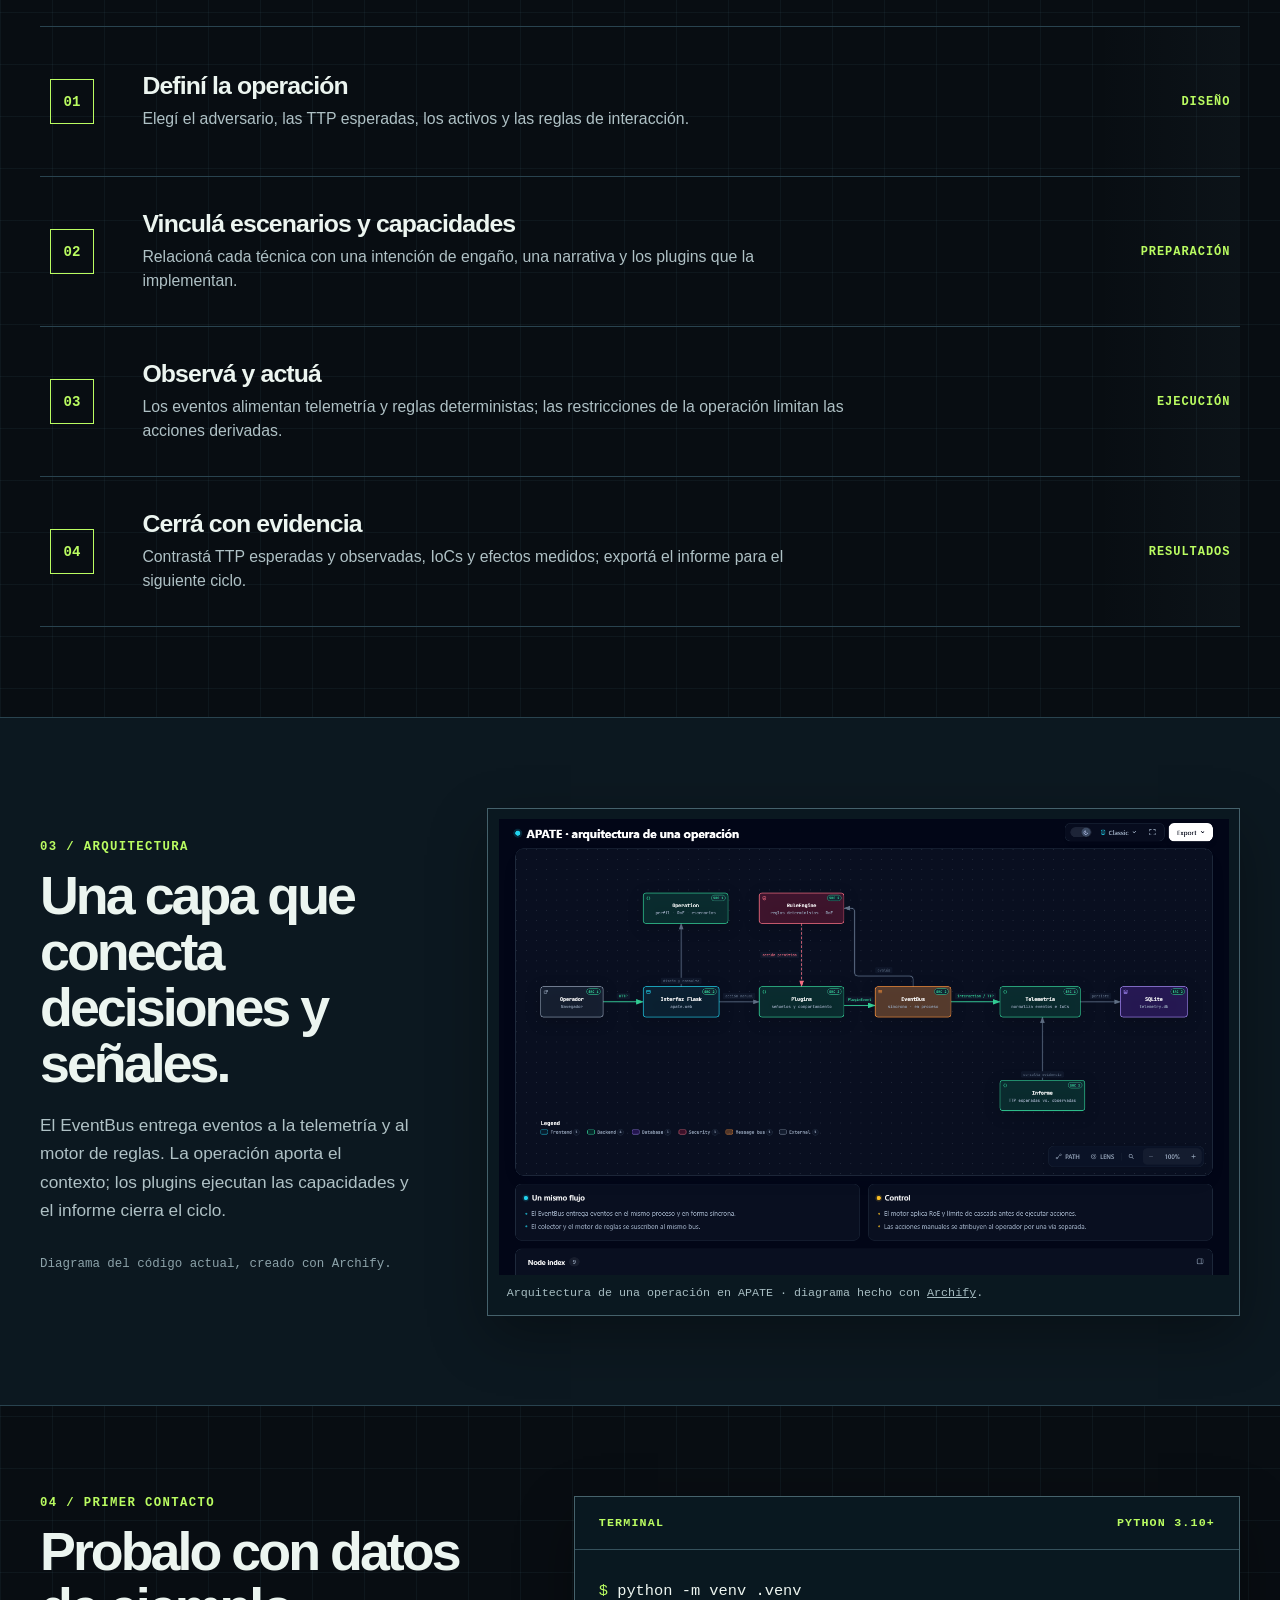
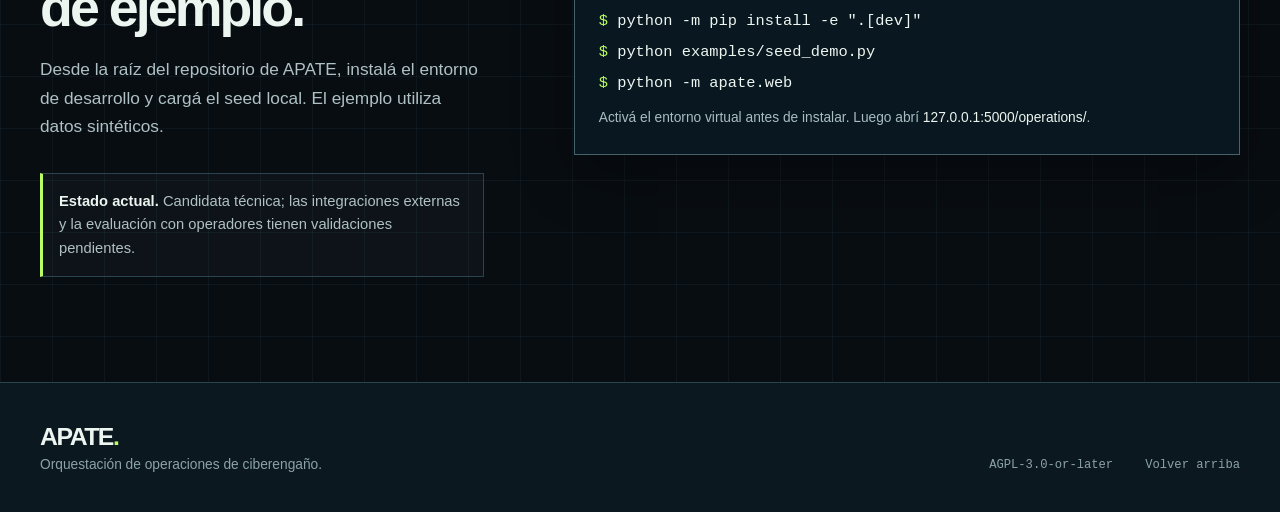
==== commit e46bfdf9: "style: make APATE showcase hero substantially smaller" ====
--- a/es/index.html
+++ b/es/index.html
@@ -8,7 +8,7 @@
   <title>APATE — operaciones de ciberengaño</title>
   <link rel="icon" href="../assets/favicon.svg" type="image/svg+xml">
   <script src="../site.js"></script>
-  <link rel="stylesheet" href="../styles.css?v=hero-compact-1">
+  <link rel="stylesheet" href="../styles.css?v=hero-compact-3">
 </head>
 <body>
   <a class="skip-link" href="#contenido">Saltar al contenido</a>
--- a/styles.css
+++ b/styles.css
@@ -83,32 +83,32 @@
 .theme-toggle:hover, .theme-toggle[aria-pressed="true"] { border-color: var(--signal); color: var(--signal); background: rgba(129, 195, 111, .06); }
 .theme-symbol { font-size: 1rem; line-height: 1; }
 
-.hero { display: grid; grid-template-columns: minmax(0, 1.02fr) minmax(0, .98fr); align-items: center; gap: clamp(2rem, 4vw, 4.5rem); min-height: 640px; padding-block: clamp(2.5rem, 3.5vw, 4rem); border-bottom: 1px solid var(--line); }
-.hero-copy { position: relative; padding-block: .75rem; }
+.hero { display: grid; grid-template-columns: minmax(0, 1.02fr) minmax(0, .98fr); align-items: center; gap: clamp(1.5rem, 3vw, 3rem); min-height: 500px; padding-block: clamp(1.5rem, 2.5vw, 2.5rem); border-bottom: 1px solid var(--line); }
+.hero-copy { position: relative; padding-block: .4rem; }
 .hero-copy::before, .hero-copy::after { content: ""; position: absolute; left: 0; width: 5rem; height: 1px; background: var(--signal); }
 .hero-copy::before { top: 0; }
 .hero-copy::after { bottom: 0; }
-.eyebrow { margin: 0 0 1.3rem; color: var(--signal); font: 700 .77rem "Courier New", monospace; letter-spacing: .11em; text-transform: uppercase; }
+.eyebrow { margin: 0 0 .9rem; color: var(--signal); font: 700 .77rem "Courier New", monospace; letter-spacing: .11em; text-transform: uppercase; }
 .eyebrow-line { display: inline-block; width: 1.2rem; height: 2px; margin: 0 .6rem .22rem 0; background: currentColor; }
 h1, h2, h3, p { overflow-wrap: break-word; }
 h1, h2, h3 { margin-top: 0; }
-h1 { margin-bottom: 1.3rem; font-size: clamp(3.25rem, 4.8vw, 5.7rem); line-height: .99; letter-spacing: -.068em; font-weight: 900; }
+h1 { margin-bottom: 1rem; font-size: clamp(2.5rem, 3.3vw, 3.75rem); line-height: 1.02; letter-spacing: -.06em; font-weight: 900; }
 h1 em { color: var(--signal); font-style: normal; }
-.hero-lede { max-width: 37rem; margin-bottom: 0; color: var(--body-text); font-size: clamp(1.05rem, 1.4vw, 1.2rem); line-height: 1.65; }
-.hero-actions { display: flex; flex-wrap: wrap; gap: .8rem; margin-top: 1.8rem; }
+.hero-lede { max-width: 37rem; margin-bottom: 0; color: var(--body-text); font-size: clamp(.98rem, 1.15vw, 1.05rem); line-height: 1.5; }
+.hero-actions { display: flex; flex-wrap: wrap; gap: .8rem; margin-top: 1.2rem; }
 .button { display: inline-flex; align-items: center; justify-content: center; min-height: 3.4rem; padding: .8rem 1.3rem; border: 1px solid var(--line); font: 700 .82rem "Courier New", monospace; letter-spacing: .04em; text-decoration: none; text-transform: uppercase; transition: transform .2s, background .2s, color .2s; }
 .button:hover { transform: translateY(-2px); }
 .button-primary { border-color: var(--signal); color: var(--signal-ink); background: var(--signal); }
 .button-primary:hover { box-shadow: 0 0 24px rgba(186, 252, 97, .22); }
 .button-secondary { color: var(--ink); background: var(--paper); }
 .button-secondary:hover { border-color: var(--signal); color: var(--signal); }
-.hero-note { margin: 1.4rem 0 0; padding-left: 1rem; border-left: 2px solid var(--signal); color: var(--muted); font: .75rem/1.6 "Courier New", monospace; }
+.hero-note { margin: .8rem 0 0; padding-left: 1rem; border-left: 2px solid var(--signal); color: var(--muted); font: .75rem/1.6 "Courier New", monospace; }
 
 .hero-visual {
   position: relative;
-  min-height: 520px;
+  min-height: 390px;
   overflow: hidden;
-  padding: clamp(1.1rem, 2vw, 1.8rem);
+  padding: clamp(.9rem, 1.5vw, 1.3rem);
   border: 1px solid #4b6670;
   color: #edf6ef;
   background-color: var(--night);
@@ -121,23 +121,23 @@
 }
 .hero-visual::before { content: ""; position: absolute; top: 0; left: 0; width: 88px; height: 3px; background: var(--panel-signal); }
 .visual-top, .visual-bottom { display: flex; align-items: center; justify-content: space-between; gap: 1rem; font: 700 .72rem "Courier New", monospace; letter-spacing: .1em; }
-.visual-top { padding-bottom: 1rem; border-bottom: 1px solid var(--night-line); }
+.visual-top { padding-bottom: .7rem; border-bottom: 1px solid var(--night-line); }
 .visual-id { color: var(--panel-signal); }
-.visual-grid { position: relative; margin-top: 1.5rem; padding-left: 2.3rem; }
-.visual-main { position: relative; padding: 1.2rem; border: 1px solid var(--panel-signal); color: #eff8ee; background: rgba(186, 252, 97, .065); }
+.visual-grid { position: relative; margin-top: .9rem; padding-left: 2.3rem; }
+.visual-main { position: relative; padding: .9rem; border: 1px solid var(--panel-signal); color: #eff8ee; background: rgba(186, 252, 97, .065); }
 .visual-main::before { content: ""; position: absolute; top: 2rem; left: -2.3rem; width: 2.3rem; height: 1px; background: var(--panel-signal); }
 .visual-label, .visual-index { color: var(--panel-signal); font: 700 .76rem "Courier New", monospace; }
-.visual-main strong { display: block; margin: .6rem 0; font-size: clamp(1.7rem, 2.5vw, 2.4rem); letter-spacing: -.045em; }
+.visual-main strong { display: block; margin: .45rem 0; font-size: clamp(1.5rem, 2vw, 2rem); letter-spacing: -.045em; }
 .visual-main p { margin: 0; color: #bbced0; font-size: .89rem; line-height: 1.5; }
 .visual-rail { position: absolute; left: .55rem; top: 1.5rem; bottom: 1rem; width: 1px; background: var(--panel-signal); }
 .visual-rail span { position: absolute; left: -3px; width: 7px; height: 7px; border-radius: 50%; background: var(--panel-signal); }
 .visual-rail span:nth-child(1) { top: 0; }
 .visual-rail span:nth-child(2) { top: 50%; }
 .visual-rail span:nth-child(3) { bottom: 0; }
-.visual-step { display: grid; grid-template-columns: 2.4rem minmax(0, 1fr) auto; align-items: baseline; gap: .5rem; padding: .8rem .75rem; border-bottom: 1px solid var(--night-line); background: rgba(255, 255, 255, .025); font-size: 1.06rem; font-weight: 800; }
+.visual-step { display: grid; grid-template-columns: 2.4rem minmax(0, 1fr) auto; align-items: baseline; gap: .5rem; padding: .5rem .75rem; border-bottom: 1px solid var(--night-line); background: rgba(255, 255, 255, .025); font-size: .98rem; font-weight: 800; }
 .visual-step:nth-child(2n) { background: rgba(255, 255, 255, .055); }
 .visual-step small { color: #9eb3b9; font: .72rem "Courier New", monospace; text-align: right; }
-.visual-bottom { justify-content: flex-start; margin-top: 1.2rem; color: #9eb3b9; font-size: .63rem; line-height: 1.5; }
+.visual-bottom { justify-content: flex-start; margin-top: .8rem; color: #9eb3b9; font-size: .63rem; line-height: 1.5; }
 .visual-pulse { flex: 0 0 auto; width: 7px; height: 7px; background: var(--panel-signal); box-shadow: 0 0 12px rgba(186, 252, 97, .55); }
 
 .section { padding-block: clamp(5rem, 7vw, 8rem); }
@@ -213,11 +213,24 @@
   .nav { width: 100%; overflow-x: auto; gap: 1.2rem; padding-bottom: .3rem; white-space: nowrap; }
   .nav a { font-size: .7rem; }
   .nav-cta { padding: .55rem .65rem; }
-  .hero { padding-block: 2.5rem 3rem; }
-  h1 { font-size: clamp(2.9rem, 10.5vw, 4.7rem); }
-  .hero-visual { padding: 1.1rem; }
-  .visual-step { grid-template-columns: 2rem 1fr; }
-  .visual-step small { grid-column: 2; text-align: left; }
+  .hero { gap: 1.5rem; padding-block: 1.5rem 2rem; }
+  .hero-copy { padding-block: .5rem; }
+  .hero .eyebrow { margin-bottom: .9rem; font-size: .67rem; }
+  h1 { margin-bottom: 1rem; font-size: clamp(2.25rem, 9.4vw, 3.1rem); line-height: 1.02; }
+  .hero-lede { font-size: 1rem; line-height: 1.55; }
+  .hero-actions { gap: .6rem; margin-top: 1.3rem; }
+  .hero .button { min-height: 3rem; padding: .65rem .9rem; font-size: .73rem; }
+  .hero-note { margin-top: 1rem; font-size: .69rem; }
+  .hero-visual { padding: 1rem; }
+  .visual-top { padding-bottom: .8rem; }
+  .visual-grid { margin-top: 1rem; padding-left: 1.4rem; }
+  .visual-main { padding: 1rem; }
+  .visual-main::before { left: -1.4rem; width: 1.4rem; }
+  .visual-main strong { font-size: 1.6rem; }
+  .visual-rail { left: .25rem; }
+  .visual-step { grid-template-columns: 1.6rem 1fr; padding: .5rem; font-size: .95rem; }
+  .visual-step small { display: none; }
+  .visual-bottom { margin-top: 1rem; font-size: .6rem; }
   .feature-grid, .section-heading-split, .section-try { grid-template-columns: 1fr; }
   .feature { min-height: 238px; }
   .feature h3 { margin-top: 2.5rem; }
